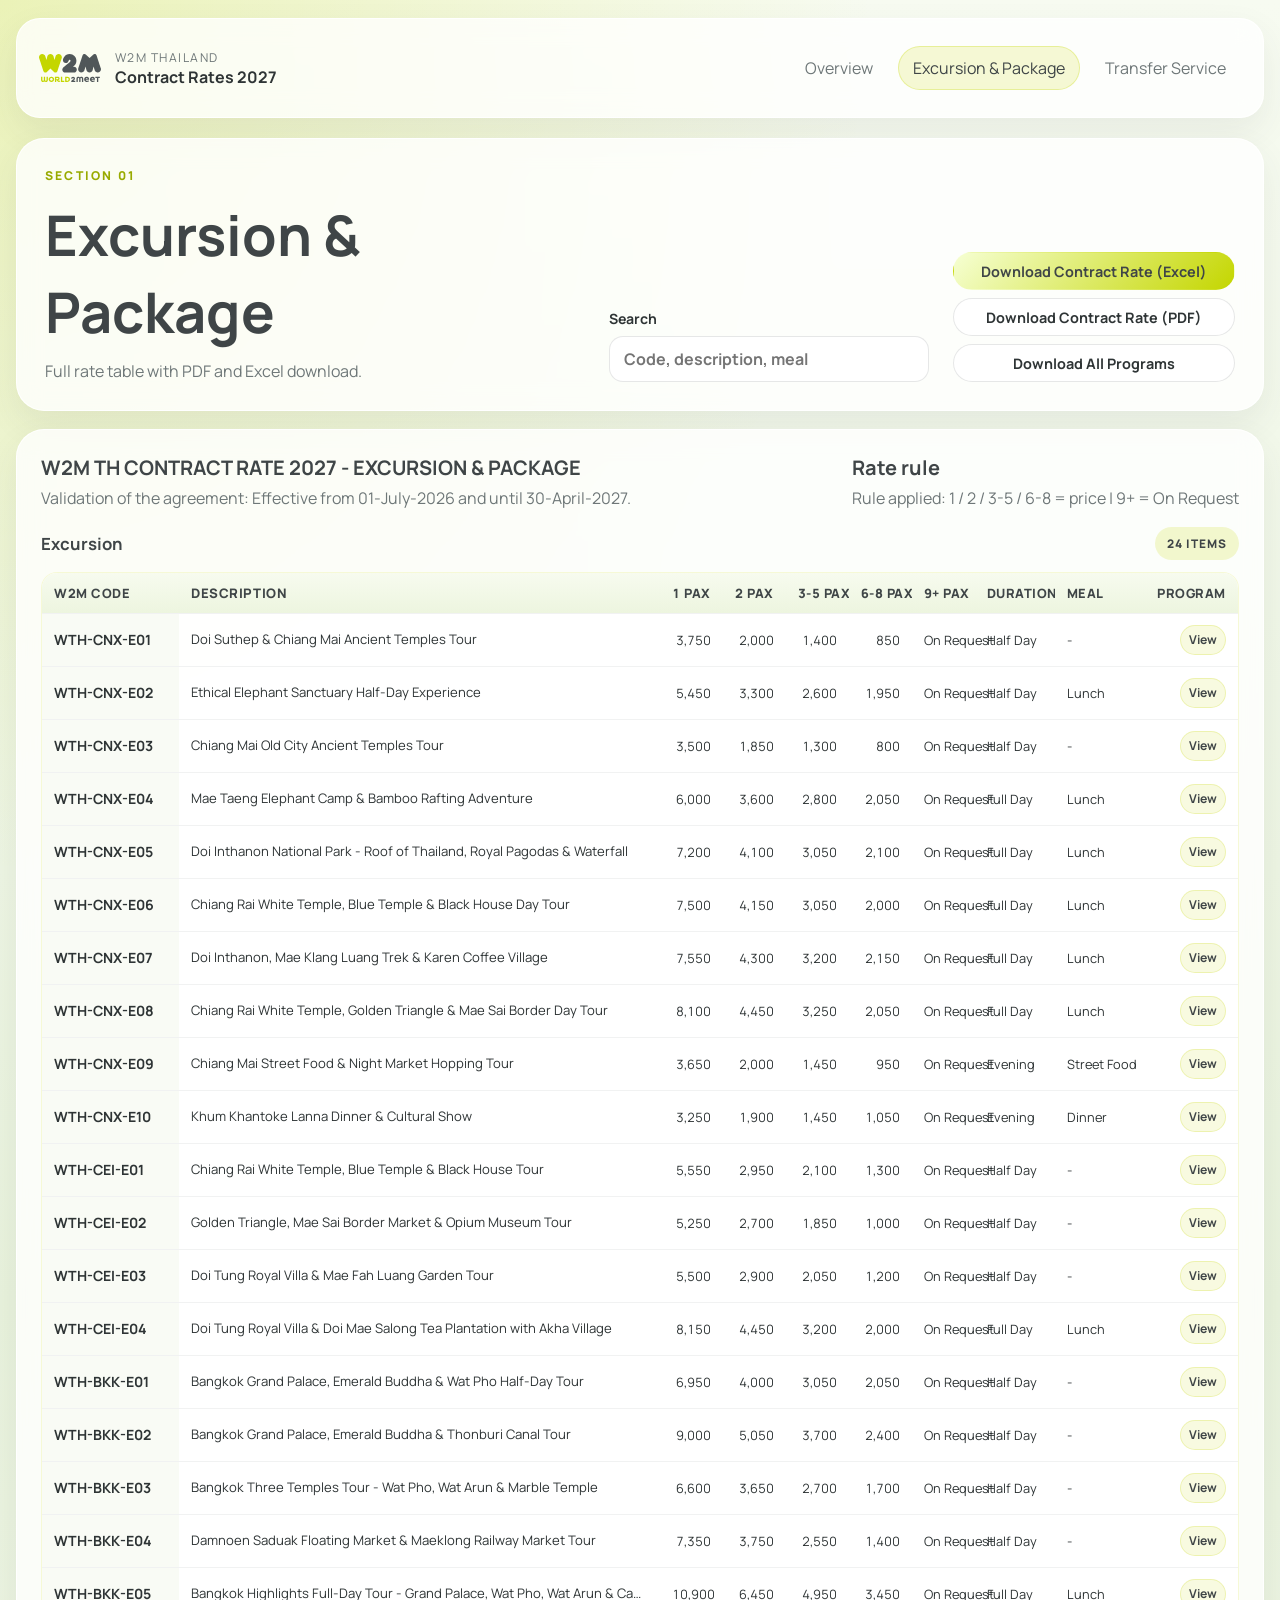
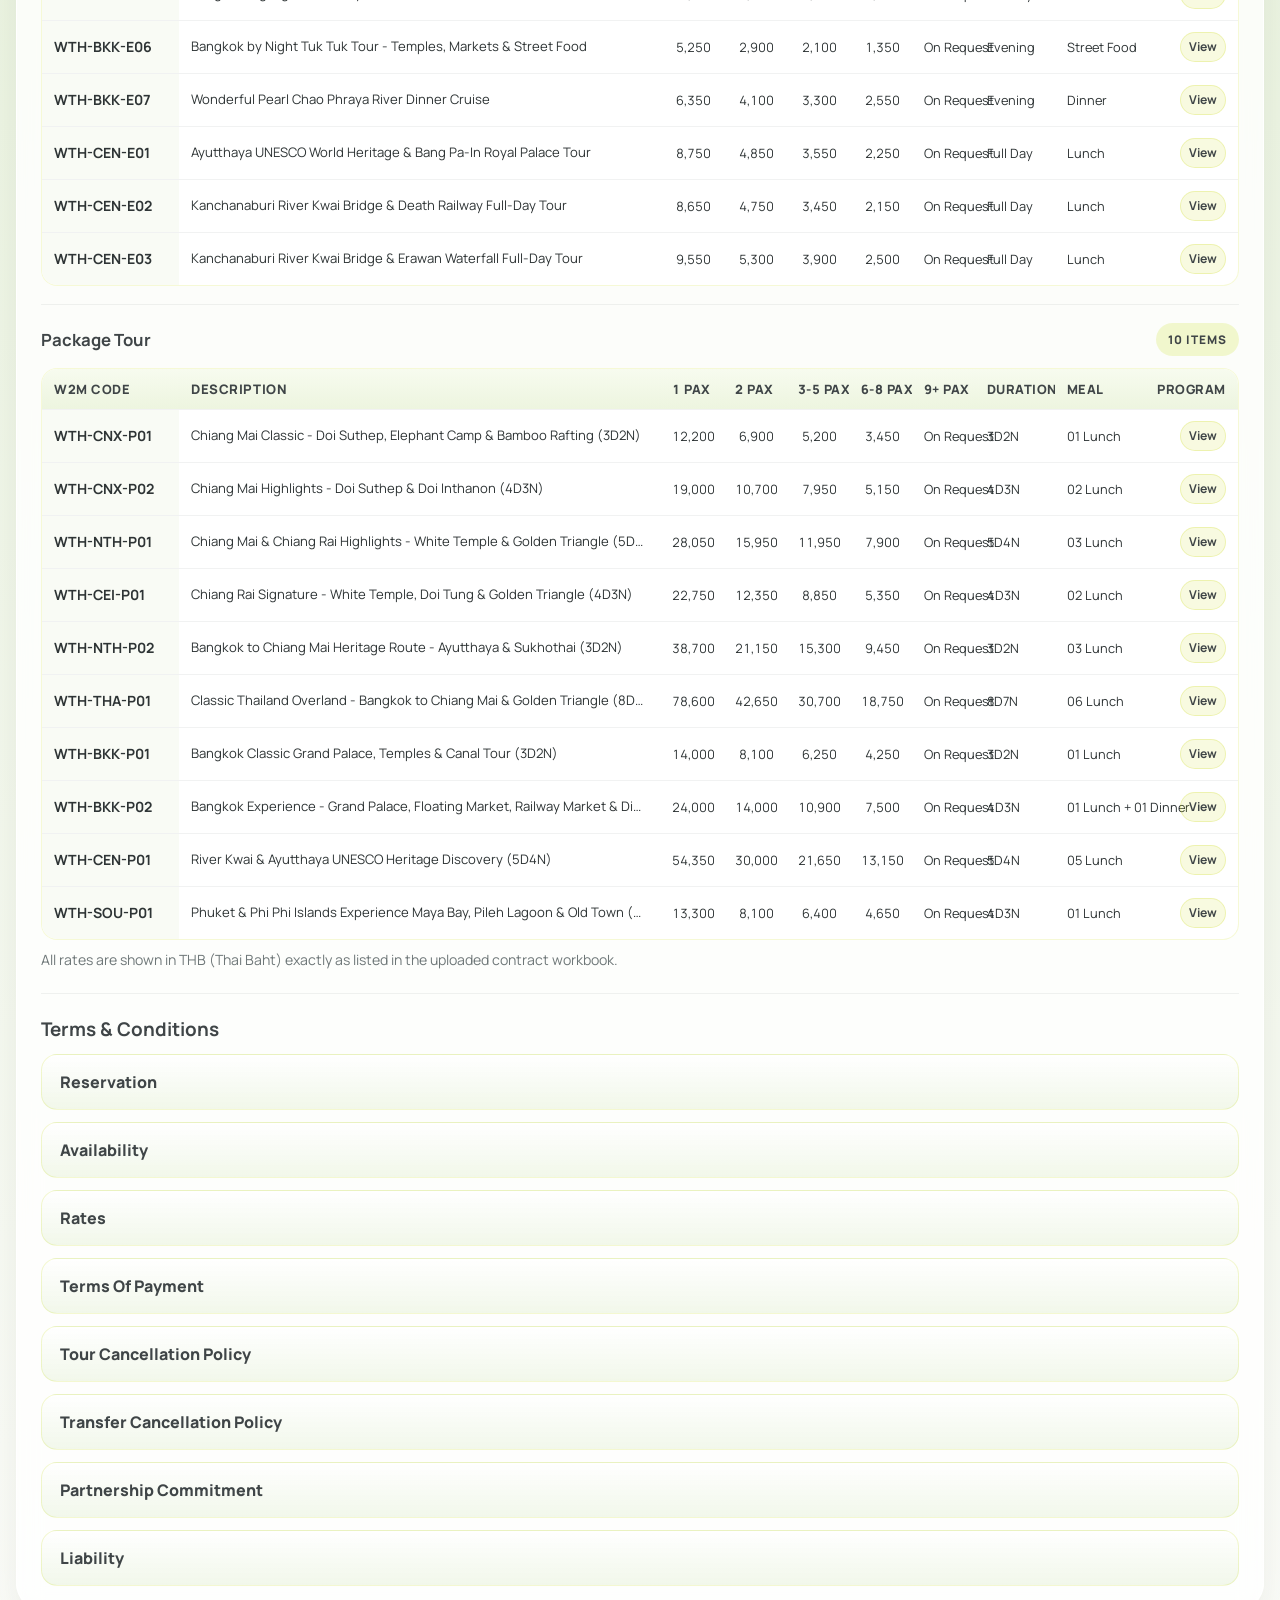
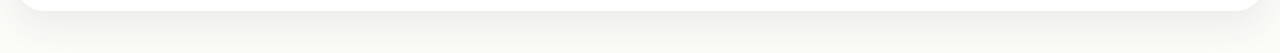
==== excursion-package.html @ 0bbbff73 "Add files via upload" ====
<!DOCTYPE html>
<html lang="en">
<head>
  <meta charset="UTF-8">
  <meta name="viewport" content="width=device-width, initial-scale=1.0">
  <title>Excursion & Package | W2M Thailand Portal 2027</title>
  <link rel="preconnect" href="https://fonts.googleapis.com">
  <link rel="preconnect" href="https://fonts.gstatic.com" crossorigin>
  <link href="https://fonts.googleapis.com/css2?family=Manrope:wght@400;500;600;700;800&display=swap" rel="stylesheet">
  <link rel="stylesheet" href="./styles.css">
</head>
<body data-page="excursion">
  <div class="page-shell">
    <header class="topbar">
      <a class="brand" href="./index.html" aria-label="W2M Thailand portal home">
        <img class="brand-logo" src="./logo.svg" alt="W2M logo">
        <div>
          <span>W2M Thailand</span>
          <strong>Contract Rates 2027</strong>
        </div>
      </a>
      <nav class="site-nav" aria-label="Primary">
        <a href="./index.html">Overview</a>
        <a class="is-active" href="./excursion-package.html">Excursion &amp; Package</a>
        <a href="./transfer-service.html">Transfer Service</a>
      </nav>
    </header>

    <main>
      <section class="page-hero">
        <div>
          <p class="eyebrow">Section 01</p>
          <h1>Excursion &amp; Package</h1>
          <p class="page-summary">Full rate table with PDF and Excel download.</p>
        </div>
        <label class="search-field" for="excursion-search">
          <span>Search</span>
          <input id="excursion-search" type="search" placeholder="Code, description, meal">
        </label>
        <div class="page-actions">
          <a class="action-link primary" href="./W2M TH Contract Rate 2027 - Excursion & Package.xlsx" download>Download Contract Rate (Excel)</a>
          <a class="action-link" href="./W2M TH Contract Rate 2027 - Excursion & Package.pdf" download>Download Contract Rate (PDF)</a>
          <a class="action-link" href="./W2M TH Tour Programs 2027.zip" download>Download All Programs</a>
        </div>
      </section>
      <section class="content-panel">
        <div id="excursion-rate-view"></div>
      </section>
    </main>
  </div>
  <script src="./rate-data.js"></script>
  <script src="./app.js"></script>
</body>
</html>
---- styles.css ----
:root {
  --w2m-lime: #c4d600;
  --w2m-lime-soft: #e8f2dc;
  --w2m-gray: #505759;
  --w2m-gray-deep: #3f4547;
  --w2m-white: #ffffff;
  --w2m-ink: #2e3435;
  --w2m-muted: #6e7778;
  --w2m-line: rgba(80, 87, 89, 0.14);
  --shadow-lg: 0 24px 60px rgba(63, 69, 71, 0.14);
  --shadow-sm: 0 14px 34px rgba(63, 69, 71, 0.08);
  --radius-xl: 28px;
  --radius-lg: 20px;
  --radius-md: 14px;
}

* {
  box-sizing: border-box;
}

body {
  margin: 0;
  font-family: "Manrope", sans-serif;
  color: var(--w2m-ink);
  background:
    radial-gradient(circle at top left, rgba(196, 214, 0, 0.24), transparent 25%),
    linear-gradient(180deg, #f7fbf1 0%, var(--w2m-lime-soft) 40%, #fbfcf8 100%);
}

a {
  color: inherit;
  text-decoration: none;
}

.page-shell {
  width: min(1600px, calc(100% - 32px));
  margin: 18px auto 42px;
}

body[data-page="transfer"] .page-shell {
  width: min(1040px, calc(100% - 32px));
}

.topbar {
  display: flex;
  align-items: center;
  justify-content: space-between;
  gap: 20px;
  margin-bottom: 20px;
  padding: 18px 22px;
  border: 1px solid rgba(255, 255, 255, 0.9);
  border-radius: 24px;
  background: rgba(255, 255, 255, 0.78);
  box-shadow: var(--shadow-sm);
  backdrop-filter: blur(12px);
}

.brand {
  display: inline-flex;
  align-items: center;
  gap: 14px;
}

.brand-mark {
  display: inline-flex;
  align-items: center;
  justify-content: center;
  width: 52px;
  height: 52px;
  border-radius: 16px;
  background: linear-gradient(145deg, #dcec55, var(--w2m-lime));
  color: var(--w2m-gray-deep);
  font-weight: 800;
  letter-spacing: 0.04em;
}

.brand-logo {
  width: 62px;
  height: 62px;
  object-fit: contain;
}

.brand span,
.brand strong {
  display: block;
}

.brand div > span {
  font-size: 0.76rem;
  letter-spacing: 0.12em;
  text-transform: uppercase;
  color: var(--w2m-muted);
}

.brand strong {
  font-size: 1rem;
}

.site-nav {
  display: flex;
  flex-wrap: wrap;
  justify-content: flex-end;
  gap: 10px;
}

.site-nav a {
  padding: 10px 14px;
  border: 1px solid transparent;
  border-radius: 999px;
  color: var(--w2m-muted);
  background: transparent;
}

.site-nav a.is-active {
  color: var(--w2m-gray-deep);
  border-color: rgba(196, 214, 0, 0.28);
  background: rgba(196, 214, 0, 0.16);
}

.hero,
.page-hero,
.content-panel {
  border: 1px solid rgba(255, 255, 255, 0.92);
  border-radius: var(--radius-xl);
  background: rgba(255, 255, 255, 0.8);
  box-shadow: var(--shadow-sm);
  backdrop-filter: blur(12px);
}

.hero {
  padding: 48px;
}

.hero-compact h1 {
  max-width: 12ch;
  margin: 0;
  font-size: clamp(2.8rem, 7vw, 5rem);
  line-height: 0.98;
  color: var(--w2m-gray-deep);
}

.hero-text-short {
  margin: 14px 0 0;
  color: var(--w2m-muted);
  font-size: 1rem;
}

.eyebrow {
  margin: 0 0 12px;
  color: #98aa00;
  font-size: 0.76rem;
  font-weight: 800;
  letter-spacing: 0.18em;
  text-transform: uppercase;
}

.overview-grid {
  display: grid;
  grid-template-columns: repeat(2, minmax(0, 1fr));
  gap: 18px;
  margin-top: 18px;
}

.overview-card {
  padding: 24px;
  border: 1px solid rgba(196, 214, 0, 0.2);
  border-radius: var(--radius-lg);
  background: linear-gradient(180deg, rgba(255, 255, 255, 0.96), rgba(232, 242, 220, 0.74));
  box-shadow: var(--shadow-sm);
}

.overview-card h2,
.page-hero h1,
.program-group h3,
.file-card h3,
.program-card h3 {
  margin: 0;
}

.overview-card h2 {
  margin-top: 16px;
  font-size: 1.28rem;
  color: var(--w2m-gray-deep);
}

.overview-card p {
  margin: 8px 0 0;
  color: var(--w2m-muted);
}

.page-hero {
  display: flex;
  align-items: end;
  justify-content: space-between;
  gap: 24px;
  margin-bottom: 18px;
  padding: 28px;
}

.page-actions {
  display: flex;
  flex-wrap: wrap;
  gap: 10px;
}

body[data-page="excursion"] .page-actions {
  display: grid;
  grid-template-columns: 1fr;
  gap: 8px;
  width: 290px;
  justify-self: end;
}

body[data-page="excursion"] .page-actions .action-link {
  width: 100%;
  min-height: 38px;
  padding: 0 12px;
  justify-content: center;
  text-align: center;
  font-size: 0.9rem;
}

body[data-page="transfer"] .page-actions {
  display: grid;
  grid-template-columns: 1fr;
  gap: 8px;
  width: 290px;
  justify-self: end;
}

body[data-page="transfer"] .page-actions .action-link {
  width: 100%;
  min-height: 38px;
  padding: 0 12px;
  justify-content: center;
  text-align: center;
  font-size: 0.9rem;
}

body[data-page="transfer"] .page-hero h1 {
  white-space: nowrap;
}

.transfer-hero-copy {
  display: grid;
  gap: 10px;
}

.transfer-search-row {
  max-width: 520px;
}

.transfer-search-row span {
  font-size: 0.88rem;
}

body[data-page="transfer"] .rate-intro {
  align-items: start;
  display: block;
}

body[data-page="transfer"] .rate-intro .rate-meta:last-child h2 {
  font-size: 0.8rem;
  font-weight: 600;
  color: var(--w2m-muted);
}

body[data-page="transfer"] .rate-intro .rate-meta:last-child p {
  font-size: 0.74rem;
  line-height: 1.35;
  color: var(--w2m-muted);
  max-width: 30ch;
}

body[data-page="transfer"] .rate-intro .rate-meta:first-child h2 {
  white-space: nowrap;
  font-size: 1.1rem;
  font-weight: 800;
  color: var(--w2m-gray-deep);
}

body[data-page="transfer"] .rate-intro .rate-meta:first-child p {
  white-space: nowrap;
}

body[data-page="transfer"] .rate-inline-note {
  margin-top: 6px;
  font-size: 0.8rem;
  line-height: 1.35;
  color: var(--w2m-muted);
  white-space: nowrap;
}

body[data-page="transfer"] .rate-inline-note strong {
  font-weight: 700;
  color: var(--w2m-gray-deep);
}

.page-hero h1 {
  font-size: clamp(2rem, 5vw, 3.5rem);
  color: var(--w2m-gray-deep);
}

.page-summary {
  margin: 10px 0 0;
  color: var(--w2m-muted);
}

.content-panel {
  padding: 24px;
}

.notes-panel {
  margin-top: 18px;
  margin-bottom: 22px;
}

.note-block {
  padding: 0 0 18px;
}

.note-block h2 {
  margin: 0 0 10px;
  padding: 0;
  font-size: 0.84rem;
  font-weight: 800;
  letter-spacing: 0.02em;
  text-transform: uppercase;
  color: var(--w2m-gray-deep);
}

.note-lines {
  display: grid;
  gap: 8px;
}

.note-lines p {
  margin: 0;
  color: var(--w2m-ink);
  font-size: 0.8rem;
  line-height: 1.45;
}

.rate-intro {
  display: flex;
  align-items: start;
  justify-content: space-between;
  gap: 16px;
  margin-bottom: 18px;
}

.rate-meta h2 {
  margin: 0;
  font-size: 1.25rem;
  color: var(--w2m-gray-deep);
}

.rate-meta p {
  margin: 6px 0 0;
  color: var(--w2m-muted);
}

.rate-section {
  margin-top: 18px;
  padding-top: 18px;
  border-top: 1px solid rgba(80, 87, 89, 0.08);
}

.rate-section:first-of-type {
  margin-top: 0;
  padding-top: 0;
  border-top: 0;
}

.rate-section-header {
  display: flex;
  align-items: center;
  justify-content: space-between;
  gap: 12px;
  margin-bottom: 12px;
}

.rate-section-header h3 {
  margin: 0;
  font-size: 1.05rem;
  color: var(--w2m-gray-deep);
}

.rate-table-wrap {
  overflow-x: auto;
  border: 1px solid rgba(196, 214, 0, 0.16);
  border-radius: 16px;
  background: rgba(255, 255, 255, 0.88);
}

.rate-table {
  width: 100%;
  border-collapse: collapse;
  min-width: 920px;
  table-layout: fixed;
}

.rate-table th,
.rate-table td {
  padding: 11px 12px;
  border-bottom: 1px solid rgba(80, 87, 89, 0.08);
  text-align: left;
  vertical-align: top;
}

.rate-table th {
  position: sticky;
  top: 0;
  z-index: 1;
  font-size: 0.8rem;
  font-weight: 800;
  letter-spacing: 0.04em;
  text-transform: uppercase;
  color: var(--w2m-gray-deep);
  background: linear-gradient(180deg, #f7fbef, #edf5df);
}

.rate-table td {
  font-size: 0.88rem;
  line-height: 1.45;
  word-break: break-word;
}

.rate-table th.col-code,
.rate-table td.col-code {
  position: sticky;
  left: 0;
  z-index: 2;
  background: #f9fbf5;
}

.rate-table th.col-code {
  z-index: 4;
  background: linear-gradient(180deg, #f7fbef, #edf5df);
}

.rate-table th.col-price,
.rate-table td.col-price,
.rate-table th.col-rate,
.rate-table td.col-rate {
  text-align: right;
  font-variant-numeric: tabular-nums;
}

.rate-table th.col-duration,
.rate-table td.col-duration,
.rate-table th.col-meal,
.rate-table td.col-meal,
.rate-table th.col-vehicle,
.rate-table td.col-vehicle {
  white-space: nowrap;
}

.rate-table td.col-program,
.rate-table th.col-program {
  text-align: center;
}

.rate-table th.col-description,
.rate-table td.col-description {
  font-size: 0.82rem;
}

.rate-table.excursion-table th.col-code,
.rate-table.excursion-table td.col-code {
  width: 12%;
}

.rate-table.excursion-table th.col-description,
.rate-table.excursion-table td.col-description {
  width: 42%;
  font-size: 0.82rem;
  white-space: nowrap;
  overflow: hidden;
  text-overflow: ellipsis;
}

.rate-table.excursion-table th.col-price,
.rate-table.excursion-table td.col-price {
  width: 5.5%;
  white-space: nowrap;
}

.rate-table.excursion-table th.col-duration,
.rate-table.excursion-table td.col-duration {
  width: 7%;
  white-space: nowrap;
}

.rate-table.excursion-table th.col-meal,
.rate-table.excursion-table td.col-meal {
  width: 7%;
  white-space: nowrap;
}

.rate-table.excursion-table th.col-program,
.rate-table.excursion-table td.col-program {
  width: 9%;
  white-space: nowrap;
}

.rate-table.excursion-table td.col-code {
  white-space: nowrap;
}

.rate-table.excursion-table td.col-program .inline-link {
  min-height: 30px;
  padding: 0 8px;
  font-size: 0.76rem;
}

.rate-table.excursion-table th.col-program,
.rate-table.excursion-table td.col-program {
  text-align: right;
}

.rate-table.excursion-table td.col-duration,
.rate-table.excursion-table td.col-meal,
.rate-table.excursion-table td.col-program,
.rate-table.excursion-table td.col-price {
  font-size: 0.8rem;
}

.rate-table.excursion-table td.col-description,
.rate-table.excursion-table td.col-code,
.rate-table.excursion-table td.col-duration,
.rate-table.excursion-table td.col-meal,
.rate-table.excursion-table td.col-program,
.rate-table.excursion-table td.col-price {
  vertical-align: middle;
}

.rate-table.excursion-table th.col-description,
.rate-table.excursion-table th.col-code,
.rate-table.excursion-table th.col-duration,
.rate-table.excursion-table th.col-meal,
.rate-table.excursion-table th.col-program,
.rate-table.excursion-table th.col-price {
  vertical-align: middle;
}

.rate-table.transfer-table th.col-code,
.rate-table.transfer-table td.col-code {
  width: 15%;
  white-space: nowrap;
}

.rate-table.transfer-table th.col-description,
.rate-table.transfer-table td.col-description {
  width: 50%;
  font-size: 0.8rem;
}

.rate-table.transfer-table th.col-vehicle,
.rate-table.transfer-table td.col-vehicle {
  width: 15%;
  font-size: 0.8rem;
  white-space: nowrap;
}

.rate-table.transfer-table th.col-price,
.rate-table.transfer-table td.col-price {
  width: 12%;
  white-space: nowrap;
}

.rate-table.transfer-table th,
.rate-table.transfer-table td {
  padding: 7px 8px;
}

.rate-table.transfer-table td {
  font-size: 0.8rem;
  line-height: 1.32;
}

.rate-table.transfer-table th {
  font-size: 0.76rem;
}

.rate-table.transfer-table td.col-code,
.rate-table.transfer-table td.col-description,
.rate-table.transfer-table td.col-vehicle,
.rate-table.transfer-table td.col-price {
  vertical-align: middle;
}

.rate-table.transfer-table .pill {
  font-size: 0.72rem;
}

.rate-table tr:last-child td {
  border-bottom: 0;
}

.rate-table tbody tr:hover {
  background: rgba(196, 214, 0, 0.08);
}

.table-note {
  margin: 10px 0 0;
  color: var(--w2m-muted);
  font-size: 0.88rem;
}

.inline-link {
  display: inline-flex;
  align-items: center;
  justify-content: center;
  min-height: 32px;
  padding: 0 10px;
  border: 1px solid rgba(196, 214, 0, 0.22);
  border-radius: 999px;
  background: rgba(196, 214, 0, 0.12);
  color: var(--w2m-gray-deep);
  font-size: 0.82rem;
  font-weight: 700;
  white-space: nowrap;
}

.terms-panel {
  margin-top: 24px;
  padding-top: 22px;
  border-top: 1px solid rgba(80, 87, 89, 0.08);
}

.terms-panel h2 {
  margin: 0 0 12px;
  font-size: 1.18rem;
  color: var(--w2m-gray-deep);
}

.terms-list {
  display: grid;
  gap: 12px;
}

.terms-item {
  border: 1px solid rgba(196, 214, 0, 0.18);
  border-radius: 16px;
  background: linear-gradient(180deg, rgba(255, 255, 255, 0.96), rgba(232, 242, 220, 0.58));
}

.terms-item summary {
  cursor: pointer;
  list-style: none;
  padding: 16px 18px;
  font-weight: 800;
  color: var(--w2m-gray-deep);
}

.terms-item summary::-webkit-details-marker {
  display: none;
}

.terms-item p {
  margin: 0;
  padding: 0 18px 18px;
  color: var(--w2m-muted);
  line-height: 1.65;
}

.card-grid {
  display: grid;
  grid-template-columns: repeat(auto-fit, minmax(280px, 1fr));
  gap: 16px;
}

.file-card,
.program-card {
  display: flex;
  flex-direction: column;
  gap: 14px;
  padding: 22px;
  border: 1px solid rgba(196, 214, 0, 0.18);
  border-radius: var(--radius-lg);
  background: linear-gradient(180deg, rgba(255, 255, 255, 0.98), rgba(232, 242, 220, 0.68));
}

.file-card p,
.program-card p,
.program-count,
.muted {
  color: var(--w2m-muted);
}

.file-meta,
.program-group-header {
  display: flex;
  align-items: center;
  justify-content: space-between;
  gap: 12px;
}

.pill {
  display: inline-flex;
  align-items: center;
  padding: 8px 12px;
  border-radius: 999px;
  background: rgba(196, 214, 0, 0.18);
  color: var(--w2m-gray-deep);
  font-size: 0.74rem;
  font-weight: 800;
  letter-spacing: 0.08em;
  text-transform: uppercase;
}

.card-actions {
  display: flex;
  flex-wrap: wrap;
  gap: 10px;
  margin-top: auto;
}

.action-link {
  display: inline-flex;
  align-items: center;
  justify-content: center;
  min-height: 40px;
  padding: 0 16px;
  border: 1px solid var(--w2m-line);
  border-radius: 999px;
  background: var(--w2m-white);
  font-weight: 700;
}

.action-link.primary {
  border-color: transparent;
  background: linear-gradient(135deg, #f6ffd3, var(--w2m-lime));
  color: var(--w2m-gray-deep);
}

.program-groups {
  display: grid;
  gap: 16px;
}

.program-group {
  padding: 22px;
  border: 1px solid rgba(196, 214, 0, 0.18);
  border-radius: var(--radius-lg);
  background: linear-gradient(180deg, rgba(232, 242, 220, 0.58), rgba(255, 255, 255, 0.98));
}

.program-list {
  display: grid;
  grid-template-columns: repeat(auto-fit, minmax(280px, 1fr));
  gap: 14px;
  margin-top: 14px;
}

.search-field {
  display: grid;
  gap: 8px;
  min-width: min(100%, 320px);
  font-weight: 700;
}

.search-field span {
  font-size: 0.88rem;
}

.search-field input {
  min-height: 46px;
  padding: 0 14px;
  border: 1px solid var(--w2m-line);
  border-radius: var(--radius-md);
  font: inherit;
  color: var(--w2m-ink);
  background: var(--w2m-white);
}

.empty-state {
  padding: 24px;
  border: 1px dashed var(--w2m-line);
  border-radius: var(--radius-lg);
  text-align: center;
  color: var(--w2m-muted);
}

@media (max-width: 960px) {
  .topbar,
  .page-hero {
    display: grid;
  }

  .site-nav {
    justify-content: start;
  }

  .overview-grid {
    grid-template-columns: 1fr;
  }

  .rate-intro {
    display: grid;
  }

  .page-actions {
    order: 3;
  }
}

@media (max-width: 640px) {
  .page-shell {
    width: min(100% - 20px, 1180px);
    margin: 10px auto 28px;
  }

  .topbar,
  .hero,
  .page-hero,
  .content-panel {
    padding: 18px;
    border-radius: 22px;
  }

  .hero-compact h1 {
    max-width: none;
  }

  .card-grid,
  .program-list {
    grid-template-columns: 1fr;
  }
}
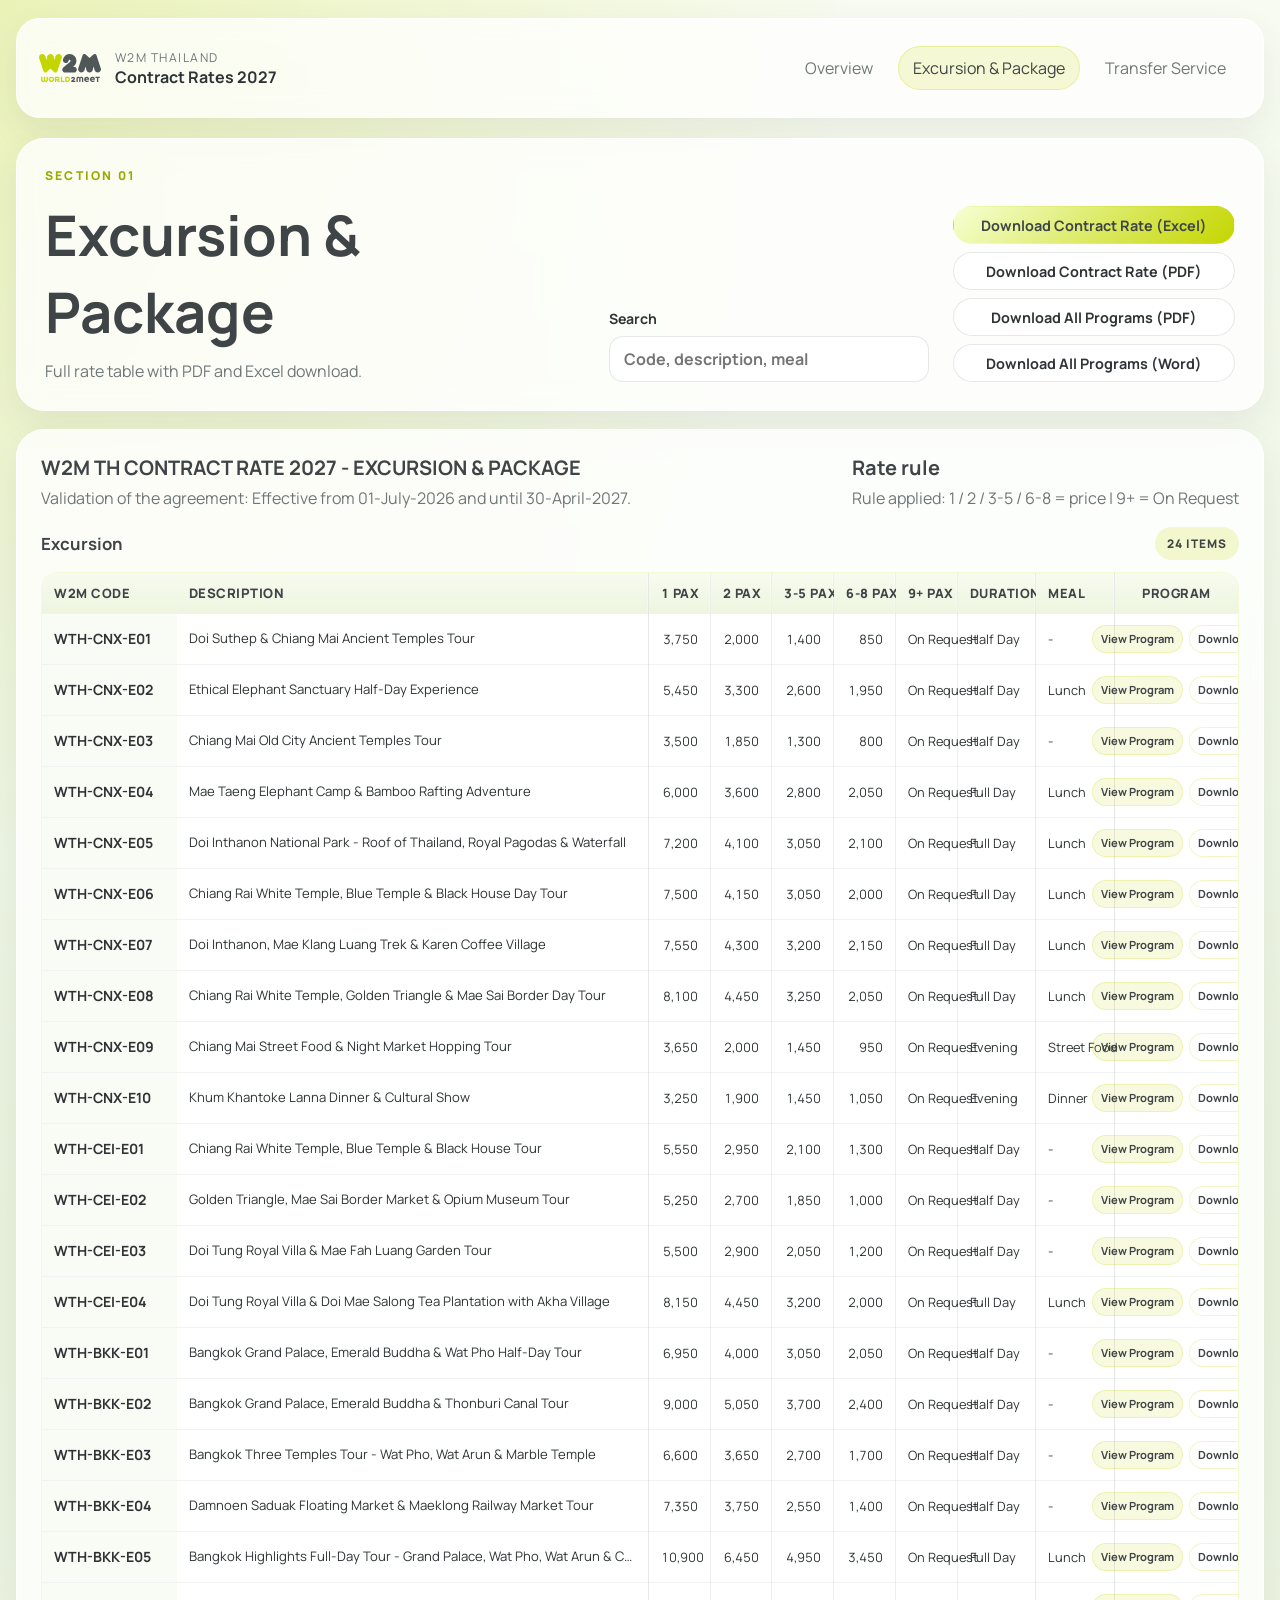
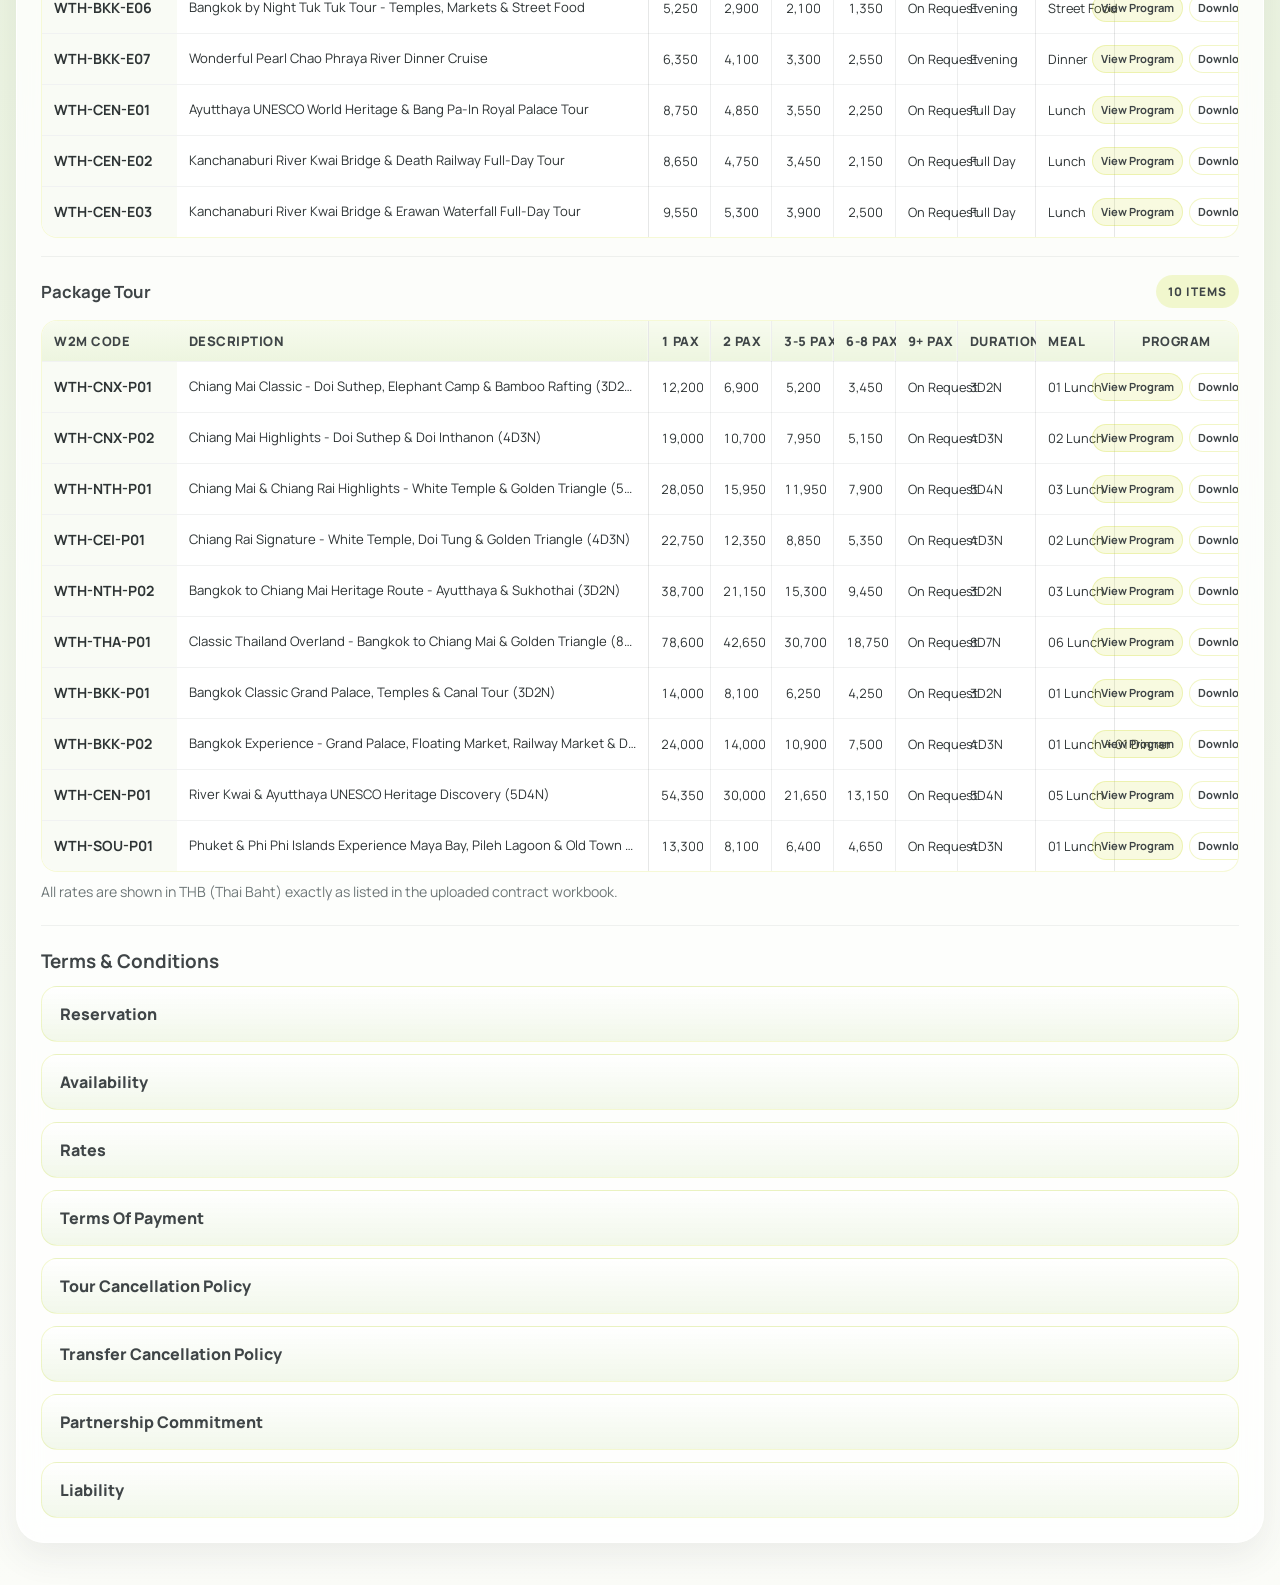
==== commit 37397f73: "Add files via upload Update W2M Thailand Contract Rates 2027 website" ====
--- a/excursion-package.html
+++ b/excursion-package.html
@@ -3,7 +3,14 @@
 <head>
   <meta charset="UTF-8">
   <meta name="viewport" content="width=device-width, initial-scale=1.0">
-  <title>Excursion & Package | W2M Thailand Portal 2027</title>
+  <title>Excursion & Package | W2M Thailand Contract Rates 2027</title>
+  <meta name="description" content="Excursion and package contract rates by W2M Thailand for 2027.">
+  <meta property="og:type" content="website">
+  <meta property="og:title" content="Excursion & Package | W2M Thailand Contract Rates 2027">
+  <meta property="og:description" content="Excursion and package contract rates by W2M Thailand for 2027.">
+  <meta name="twitter:card" content="summary">
+  <meta name="twitter:title" content="Excursion & Package | W2M Thailand Contract Rates 2027">
+  <meta name="twitter:description" content="Excursion and package contract rates by W2M Thailand for 2027.">
   <link rel="preconnect" href="https://fonts.googleapis.com">
   <link rel="preconnect" href="https://fonts.gstatic.com" crossorigin>
   <link href="https://fonts.googleapis.com/css2?family=Manrope:wght@400;500;600;700;800&display=swap" rel="stylesheet">
@@ -40,7 +47,8 @@
         <div class="page-actions">
           <a class="action-link primary" href="./W2M TH Contract Rate 2027 - Excursion & Package.xlsx" download>Download Contract Rate (Excel)</a>
           <a class="action-link" href="./W2M TH Contract Rate 2027 - Excursion & Package.pdf" download>Download Contract Rate (PDF)</a>
-          <a class="action-link" href="./W2M TH Tour Programs 2027.zip" download>Download All Programs</a>
+          <a class="action-link" href="./W2M TH Tour Programs 2027 - PDF.zip" download>Download All Programs (PDF)</a>
+          <a class="action-link" href="./W2M TH Tour Programs 2027 - Word.zip" download>Download All Programs (Word)</a>
         </div>
       </section>
       <section class="content-panel">
--- a/styles.css
+++ b/styles.css
@@ -161,6 +161,68 @@
   margin-top: 18px;
 }
 
+.overview-footer {
+  display: grid;
+  grid-template-columns: minmax(300px, 0.72fr) minmax(0, 1.28fr);
+  align-items: stretch;
+  gap: 24px;
+  margin-top: 18px;
+  padding: 24px;
+  border: 1px solid rgba(255, 255, 255, 0.92);
+  border-radius: var(--radius-xl);
+  background: rgba(255, 255, 255, 0.78);
+  box-shadow: var(--shadow-sm);
+  backdrop-filter: blur(12px);
+}
+
+.overview-footer-image {
+  width: 100%;
+  height: 100%;
+  min-height: 260px;
+  border-radius: 22px;
+  object-fit: cover;
+  box-shadow: 0 18px 42px rgba(63, 69, 71, 0.14);
+}
+
+.overview-footer-presentation {
+  display: flex;
+  flex-direction: column;
+  gap: 12px;
+  padding: 22px 22px 20px;
+  border: 1px solid rgba(196, 214, 0, 0.18);
+  border-radius: 22px;
+  background: linear-gradient(180deg, rgba(255, 255, 255, 0.98), rgba(232, 242, 220, 0.62));
+  justify-content: center;
+}
+
+.overview-footer-presentation h3 {
+  margin: 0;
+  font-size: 1.2rem;
+  color: var(--w2m-gray-deep);
+}
+
+.overview-footer-summary {
+  margin: 0;
+  color: var(--w2m-muted);
+  font-size: 0.92rem;
+  line-height: 1.6;
+  max-width: 30ch;
+}
+
+.overview-footer-actions {
+  display: grid;
+  gap: 7px;
+  margin-top: 4px;
+}
+
+.overview-footer-actions .action-link {
+  min-height: 34px;
+  padding: 0 14px;
+  justify-content: center;
+  font-size: 0.86rem;
+  font-weight: 600;
+}
+
 .overview-card {
   padding: 24px;
   border: 1px solid rgba(196, 214, 0, 0.2);
@@ -478,45 +540,43 @@
   white-space: nowrap;
   overflow: hidden;
   text-overflow: ellipsis;
+  border-right: 1px solid rgba(80, 87, 89, 0.14);
 }
 
 .rate-table.excursion-table th.col-price,
 .rate-table.excursion-table td.col-price {
   width: 5.5%;
   white-space: nowrap;
+  border-right: 1px solid rgba(80, 87, 89, 0.1);
 }
 
 .rate-table.excursion-table th.col-duration,
 .rate-table.excursion-table td.col-duration {
   width: 7%;
   white-space: nowrap;
+  border-right: 1px solid rgba(80, 87, 89, 0.12);
 }
 
 .rate-table.excursion-table th.col-meal,
 .rate-table.excursion-table td.col-meal {
   width: 7%;
   white-space: nowrap;
+  border-right: 1px solid rgba(80, 87, 89, 0.14);
 }
 
 .rate-table.excursion-table th.col-program,
 .rate-table.excursion-table td.col-program {
-  width: 9%;
+  width: 11%;
   white-space: nowrap;
 }
 
 .rate-table.excursion-table td.col-code {
   white-space: nowrap;
-}
-
-.rate-table.excursion-table td.col-program .inline-link {
-  min-height: 30px;
-  padding: 0 8px;
-  font-size: 0.76rem;
 }
 
 .rate-table.excursion-table th.col-program,
 .rate-table.excursion-table td.col-program {
-  text-align: right;
+  text-align: center;
 }
 
 .rate-table.excursion-table td.col-duration,
@@ -524,6 +584,17 @@
 .rate-table.excursion-table td.col-program,
 .rate-table.excursion-table td.col-price {
   font-size: 0.8rem;
+}
+
+.rate-table.excursion-table thead th.col-description,
+.rate-table.excursion-table thead th.col-price,
+.rate-table.excursion-table thead th.col-duration,
+.rate-table.excursion-table thead th.col-meal,
+.rate-table.excursion-table tbody td.col-description,
+.rate-table.excursion-table tbody td.col-price,
+.rate-table.excursion-table tbody td.col-duration,
+.rate-table.excursion-table tbody td.col-meal {
+  box-shadow: inset -1px 0 0 rgba(255, 255, 255, 0.28);
 }
 
 .rate-table.excursion-table td.col-description,
@@ -621,6 +692,24 @@
   font-size: 0.82rem;
   font-weight: 700;
   white-space: nowrap;
+}
+
+.inline-link.secondary {
+  background: rgba(255, 255, 255, 0.94);
+}
+
+.inline-actions {
+  display: flex;
+  align-items: center;
+  justify-content: center;
+  gap: 6px;
+  flex-wrap: nowrap;
+}
+
+.inline-actions .inline-link {
+  min-height: 28px;
+  padding: 0 8px;
+  font-size: 0.7rem;
 }
 
 .terms-panel {
@@ -797,6 +886,11 @@
     grid-template-columns: 1fr;
   }
 
+  .overview-footer {
+    grid-template-columns: 1fr;
+    display: grid;
+  }
+
   .rate-intro {
     display: grid;
   }
@@ -815,7 +909,8 @@
   .topbar,
   .hero,
   .page-hero,
-  .content-panel {
+  .content-panel,
+  .overview-footer {
     padding: 18px;
     border-radius: 22px;
   }
